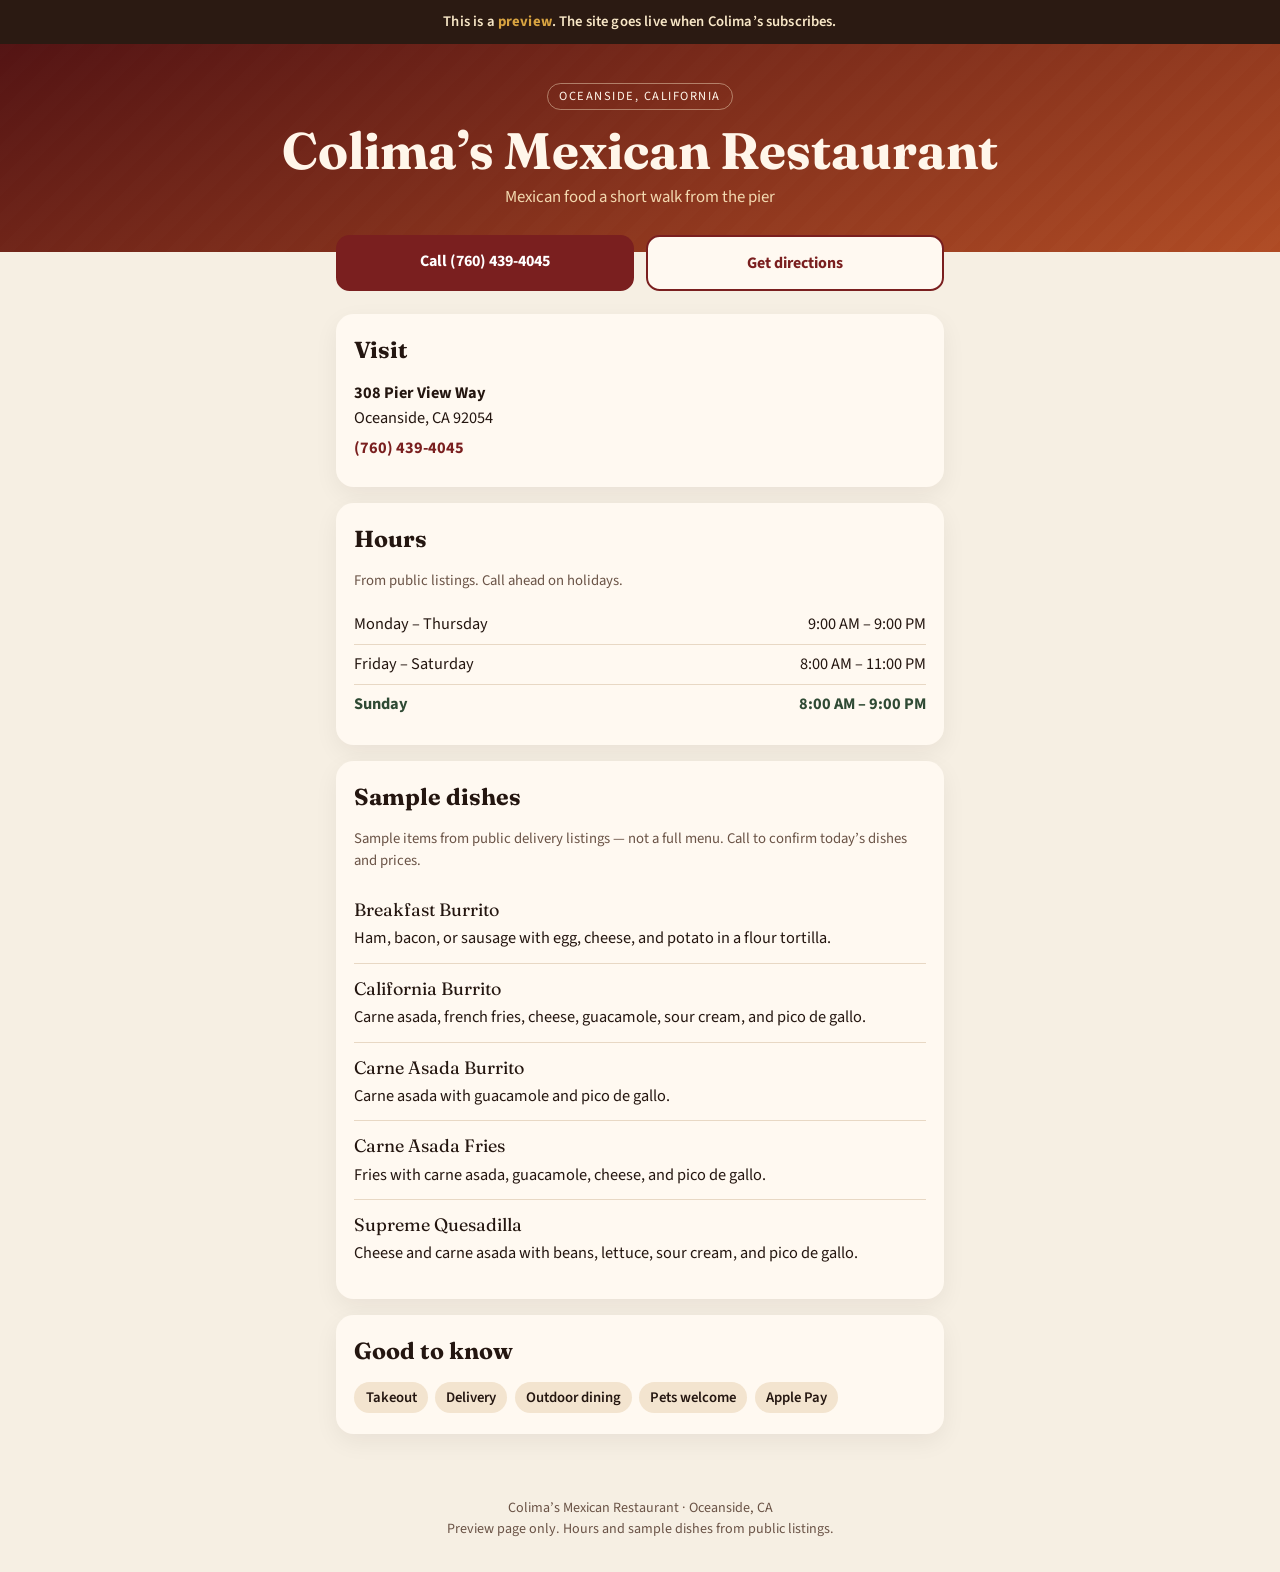
==== sites/colimas/index.html @ 6ff22c54 "Add Colima's Oceanside one-page preview. Mobile-first shop page with public hours, address, phone, a" ====
<!DOCTYPE html>
<html lang="en">
<head>
  <meta charset="utf-8">
  <meta name="viewport" content="width=device-width, initial-scale=1">
  <meta name="theme-color" content="#7A1F1F">
  <meta name="description" content="Colima's Mexican Restaurant, 308 Pier View Way, Oceanside, CA. Preview site.">
  <title>Colima's Mexican Restaurant — Oceanside, CA</title>
  <link rel="preconnect" href="https://fonts.googleapis.com">
  <link rel="preconnect" href="https://fonts.gstatic.com" crossorigin>
  <link href="https://fonts.googleapis.com/css2?family=Fraunces:opsz,wght@9..144,500;9..144,700&family=Source+Sans+3:wght@400;600;700&display=swap" rel="stylesheet">
  <style>
    :root {
      --chile: #7A1F1F;
      --chile-deep: #4E1212;
      --terracotta: #C45C26;
      --gold: #D9A441;
      --cream: #F6EFE3;
      --paper: #FFF9F1;
      --ink: #241610;
      --muted: #6A5346;
      --cactus: #2F4A34;
      --banner: #2B1A12;
    }

    * { box-sizing: border-box; }
    html, body { margin: 0; padding: 0; }
    body {
      font-family: "Source Sans 3", "Segoe UI", sans-serif;
      color: var(--ink);
      background: var(--cream);
      line-height: 1.5;
    }

    .preview-banner {
      position: sticky;
      top: 0;
      z-index: 10;
      background: var(--banner);
      color: #F8E7C7;
      text-align: center;
      padding: 0.7rem 1rem;
      font-size: 0.92rem;
      font-weight: 600;
      letter-spacing: 0.01em;
    }
    .preview-banner strong { color: var(--gold); }

    header.hero {
      background:
        linear-gradient(160deg, rgba(78, 18, 18, 0.88), rgba(196, 92, 38, 0.72)),
        repeating-linear-gradient(135deg, rgba(255,255,255,0.04) 0 12px, transparent 12px 24px),
        #7A1F1F;
      color: #FFF6EA;
      padding: 2.4rem 1.25rem 2.6rem;
      text-align: center;
    }
    .eyebrow {
      display: inline-block;
      border: 1px solid rgba(248, 231, 199, 0.45);
      border-radius: 999px;
      padding: 0.2rem 0.7rem;
      font-size: 0.78rem;
      letter-spacing: 0.12em;
      text-transform: uppercase;
      margin-bottom: 0.8rem;
    }
    h1 {
      font-family: Fraunces, Georgia, serif;
      font-size: clamp(2rem, 8vw, 3.2rem);
      line-height: 1.1;
      margin: 0 0 0.4rem;
    }
    .tagline {
      margin: 0;
      font-size: 1.05rem;
      color: #F3D9B0;
    }

    main {
      max-width: 40rem;
      margin: 0 auto;
      padding: 0 1rem 3rem;
    }

    .actions {
      display: grid;
      grid-template-columns: 1fr 1fr;
      gap: 0.7rem;
      margin: -1.1rem 0 1.4rem;
    }
    .btn {
      display: block;
      text-align: center;
      text-decoration: none;
      border-radius: 0.85rem;
      padding: 0.9rem 0.6rem;
      font-weight: 700;
      font-size: 1rem;
    }
    .btn-call {
      background: var(--chile);
      color: #fff;
    }
    .btn-map {
      background: var(--paper);
      color: var(--chile);
      border: 2px solid var(--chile);
    }

    section {
      background: var(--paper);
      border-radius: 1.1rem;
      padding: 1.2rem 1.15rem 1.3rem;
      margin-bottom: 1rem;
      box-shadow: 0 8px 24px rgba(36, 22, 16, 0.06);
    }
    h2 {
      font-family: Fraunces, Georgia, serif;
      font-size: 1.45rem;
      margin: 0 0 0.85rem;
    }
    p, li { font-size: 1.02rem; }
    .note {
      color: var(--muted);
      font-size: 0.92rem;
      margin: 0 0 0.8rem;
    }

    address {
      font-style: normal;
    }
    .contact-line {
      margin: 0.35rem 0;
    }
    .contact-line a {
      color: var(--chile);
      font-weight: 700;
      text-decoration: none;
    }

    .hours {
      list-style: none;
      padding: 0;
      margin: 0;
    }
    .hours li {
      display: flex;
      justify-content: space-between;
      gap: 1rem;
      padding: 0.45rem 0;
      border-bottom: 1px solid #E8D8C4;
    }
    .hours li:last-child { border-bottom: 0; }
    .hours .today {
      font-weight: 700;
      color: var(--cactus);
    }

    .menu-list {
      list-style: none;
      padding: 0;
      margin: 0;
    }
    .menu-list li {
      padding: 0.75rem 0;
      border-bottom: 1px solid #E8D8C4;
    }
    .menu-list li:last-child { border-bottom: 0; }
    .dish {
      font-family: Fraunces, Georgia, serif;
      font-size: 1.12rem;
      display: block;
      margin-bottom: 0.15rem;
    }

    .chips {
      display: flex;
      flex-wrap: wrap;
      gap: 0.45rem;
      margin: 0;
      padding: 0;
      list-style: none;
    }
    .chips li {
      background: #F3E4CF;
      border-radius: 999px;
      padding: 0.28rem 0.7rem;
      font-size: 0.92rem;
      font-weight: 600;
    }

    footer {
      text-align: center;
      color: var(--muted);
      font-size: 0.88rem;
      padding: 0 1rem 2rem;
    }
  </style>
</head>
<body>
  <div class="preview-banner">
    This is a <strong>preview</strong>. The site goes live when Colima’s subscribes.
  </div>

  <header class="hero">
    <div class="eyebrow">Oceanside, California</div>
    <h1>Colima’s Mexican Restaurant</h1>
    <p class="tagline">Mexican food a short walk from the pier</p>
  </header>

  <main>
    <div class="actions">
      <a class="btn btn-call" href="tel:+17604394045">Call (760) 439-4045</a>
      <a class="btn btn-map" href="https://maps.google.com/?q=308+Pier+View+Way,+Oceanside,+CA+92054">Get directions</a>
    </div>

    <section>
      <h2>Visit</h2>
      <address>
        <p class="contact-line"><strong>308 Pier View Way</strong><br>Oceanside, CA 92054</p>
        <p class="contact-line"><a href="tel:+17604394045">(760) 439-4045</a></p>
      </address>
    </section>

    <section>
      <h2>Hours</h2>
      <p class="note">From public listings. Call ahead on holidays.</p>
      <ul class="hours">
        <li data-days="1,2,3,4"><span>Monday – Thursday</span><span>9:00 AM – 9:00 PM</span></li>
        <li data-days="5,6"><span>Friday – Saturday</span><span>8:00 AM – 11:00 PM</span></li>
        <li data-days="0"><span>Sunday</span><span>8:00 AM – 9:00 PM</span></li>
      </ul>
    </section>

    <section>
      <h2>Sample dishes</h2>
      <p class="note">Sample items from public delivery listings — not a full menu. Call to confirm today’s dishes and prices.</p>
      <ul class="menu-list">
        <li>
          <span class="dish">Breakfast Burrito</span>
          Ham, bacon, or sausage with egg, cheese, and potato in a flour tortilla.
        </li>
        <li>
          <span class="dish">California Burrito</span>
          Carne asada, french fries, cheese, guacamole, sour cream, and pico de gallo.
        </li>
        <li>
          <span class="dish">Carne Asada Burrito</span>
          Carne asada with guacamole and pico de gallo.
        </li>
        <li>
          <span class="dish">Carne Asada Fries</span>
          Fries with carne asada, guacamole, cheese, and pico de gallo.
        </li>
        <li>
          <span class="dish">Supreme Quesadilla</span>
          Cheese and carne asada with beans, lettuce, sour cream, and pico de gallo.
        </li>
      </ul>
    </section>

    <section>
      <h2>Good to know</h2>
      <ul class="chips">
        <li>Takeout</li>
        <li>Delivery</li>
        <li>Outdoor dining</li>
        <li>Pets welcome</li>
        <li>Apple Pay</li>
      </ul>
    </section>
  </main>

  <footer>
    Colima’s Mexican Restaurant · Oceanside, CA<br>
    Preview page only. Hours and sample dishes from public listings.
  </footer>

  <script>
    (function () {
      var today = new Date().getDay();
      document.querySelectorAll(".hours li").forEach(function (row) {
        var days = (row.getAttribute("data-days") || "").split(",");
        if (days.indexOf(String(today)) !== -1) {
          row.classList.add("today");
        }
      });
    })();
  </script>
</body>
</html>
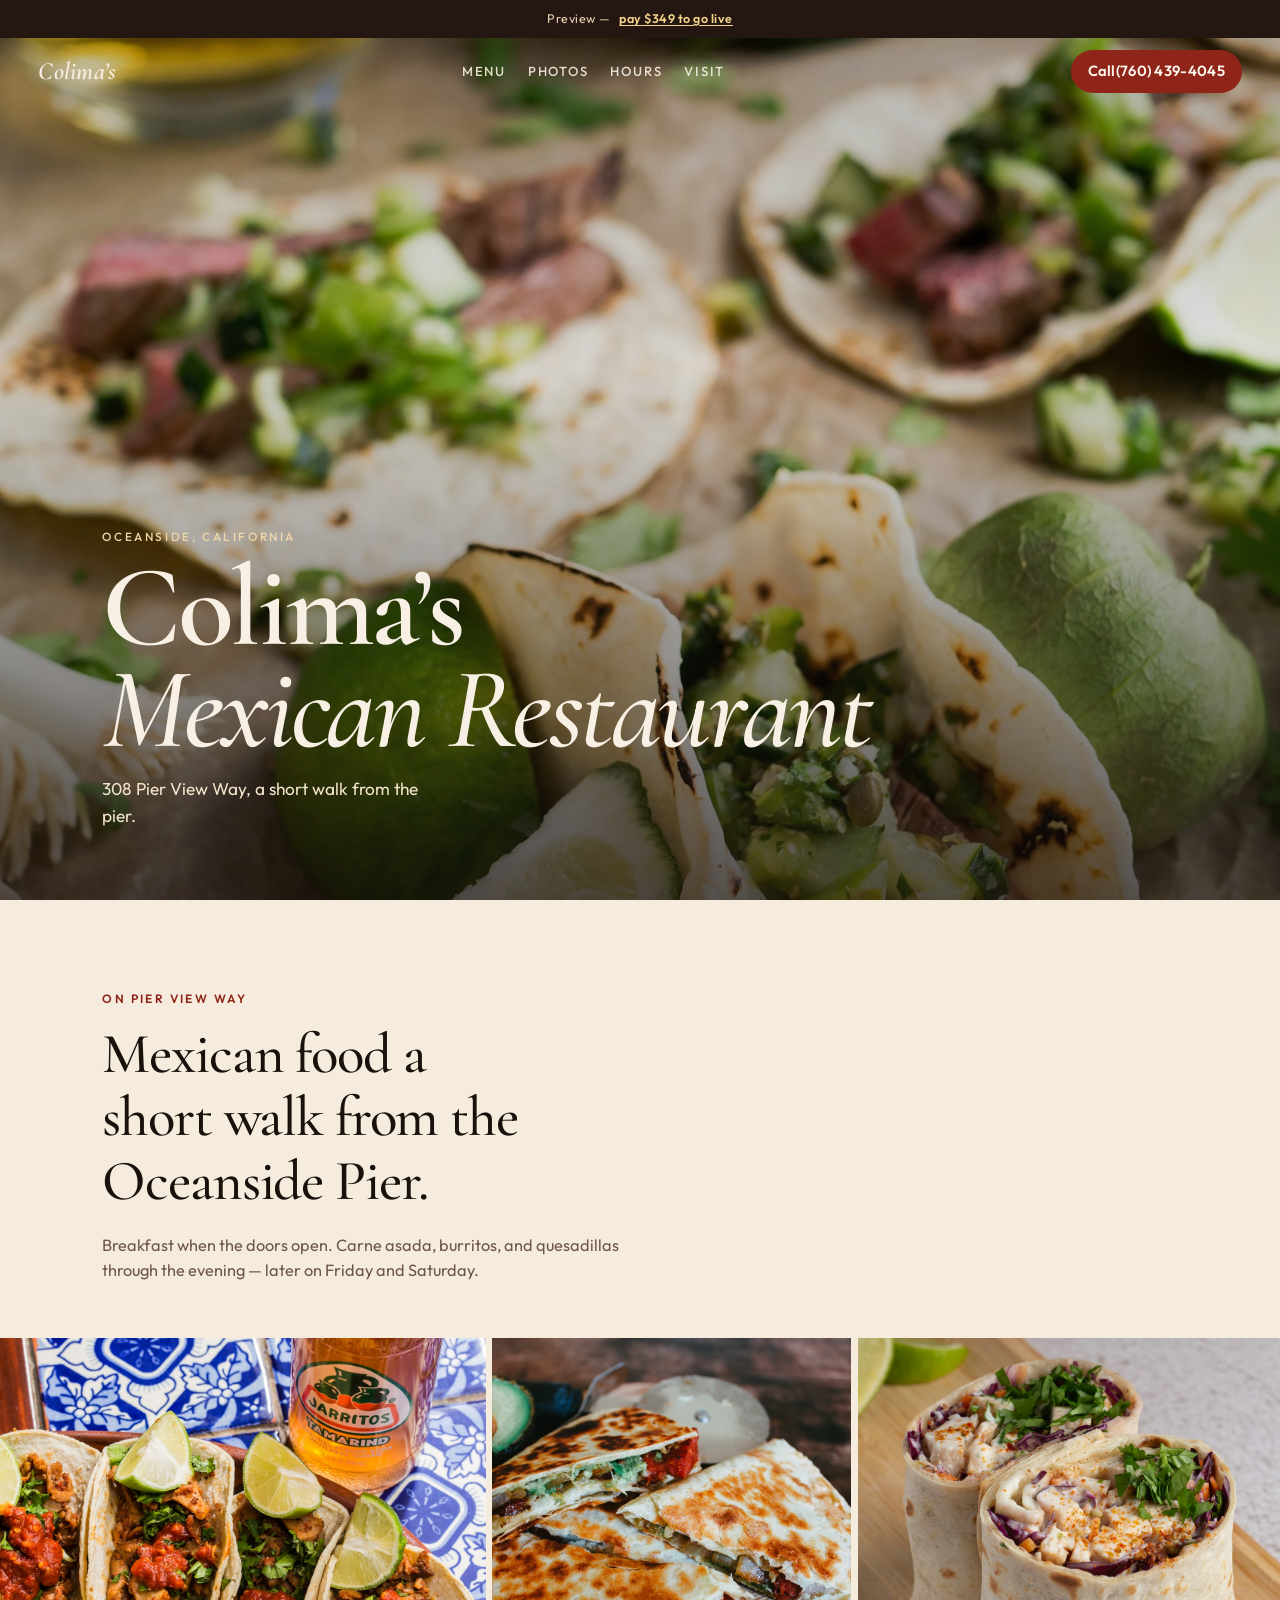
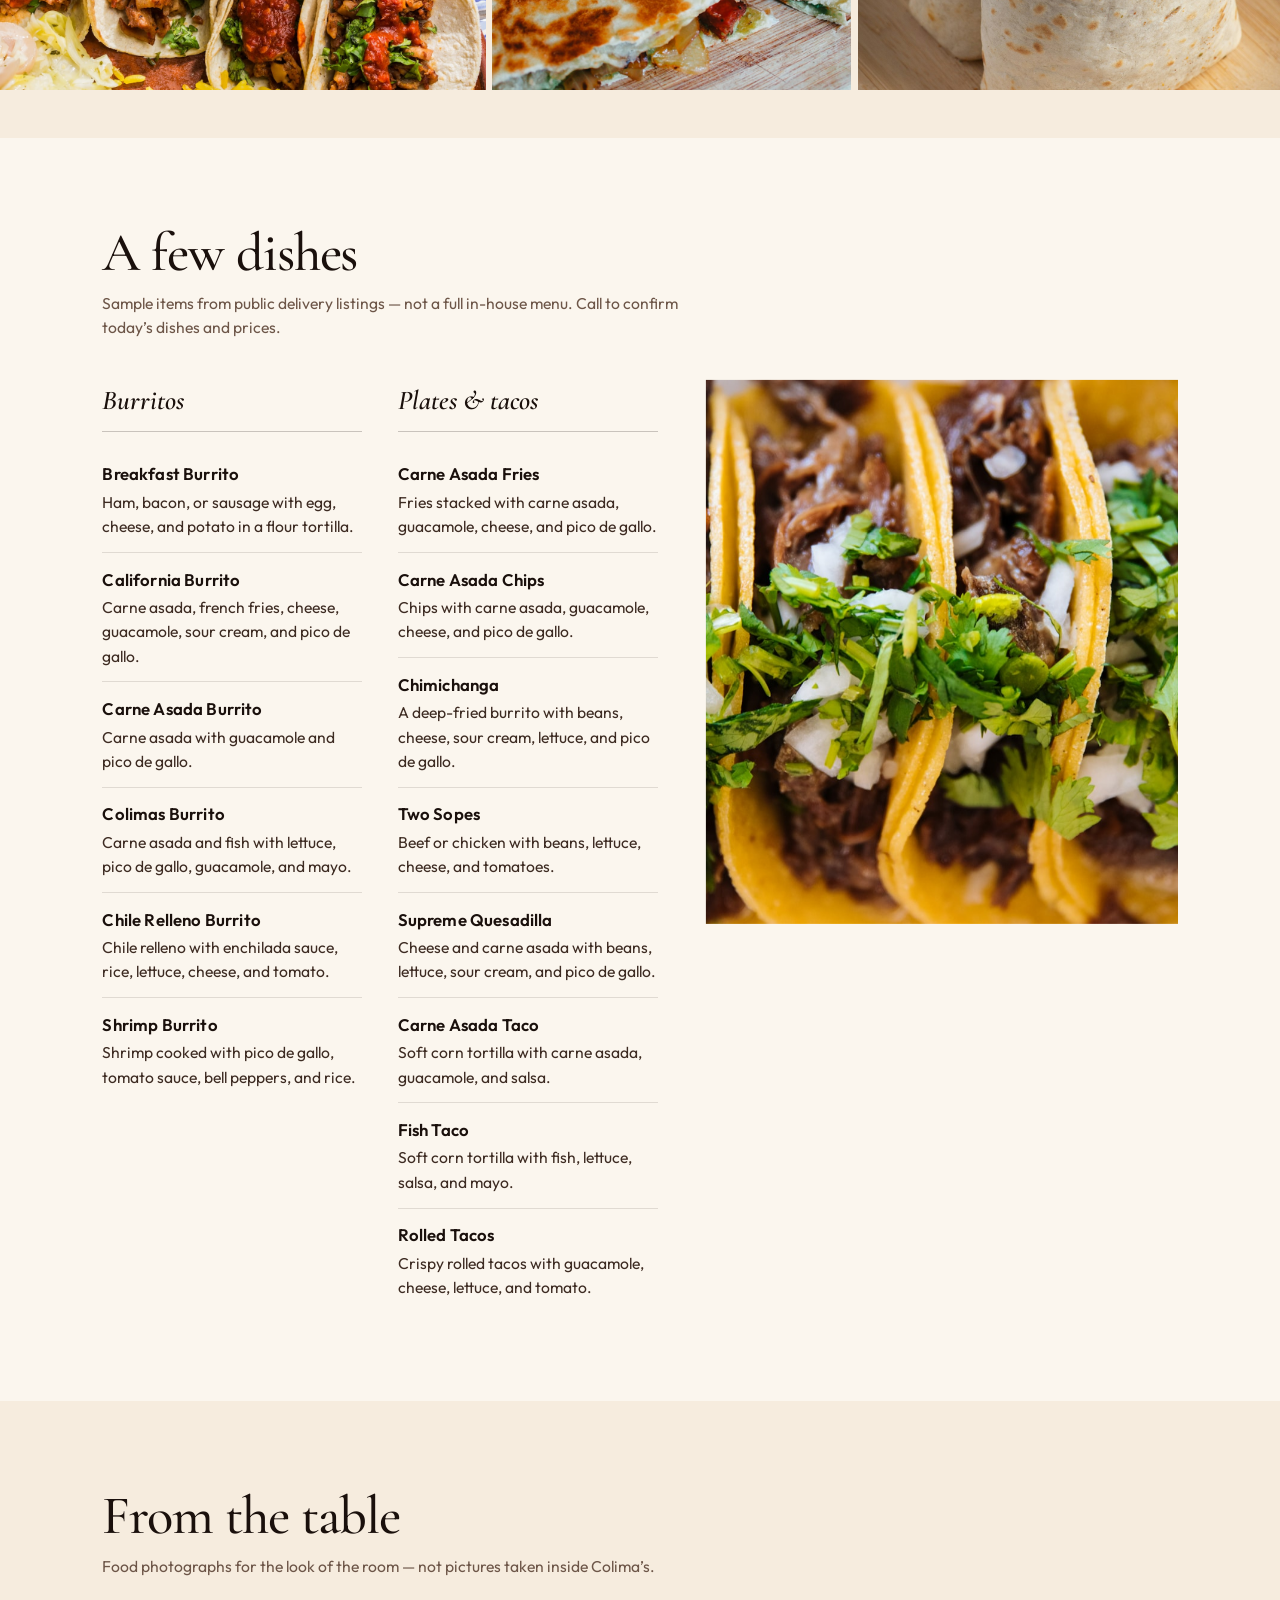
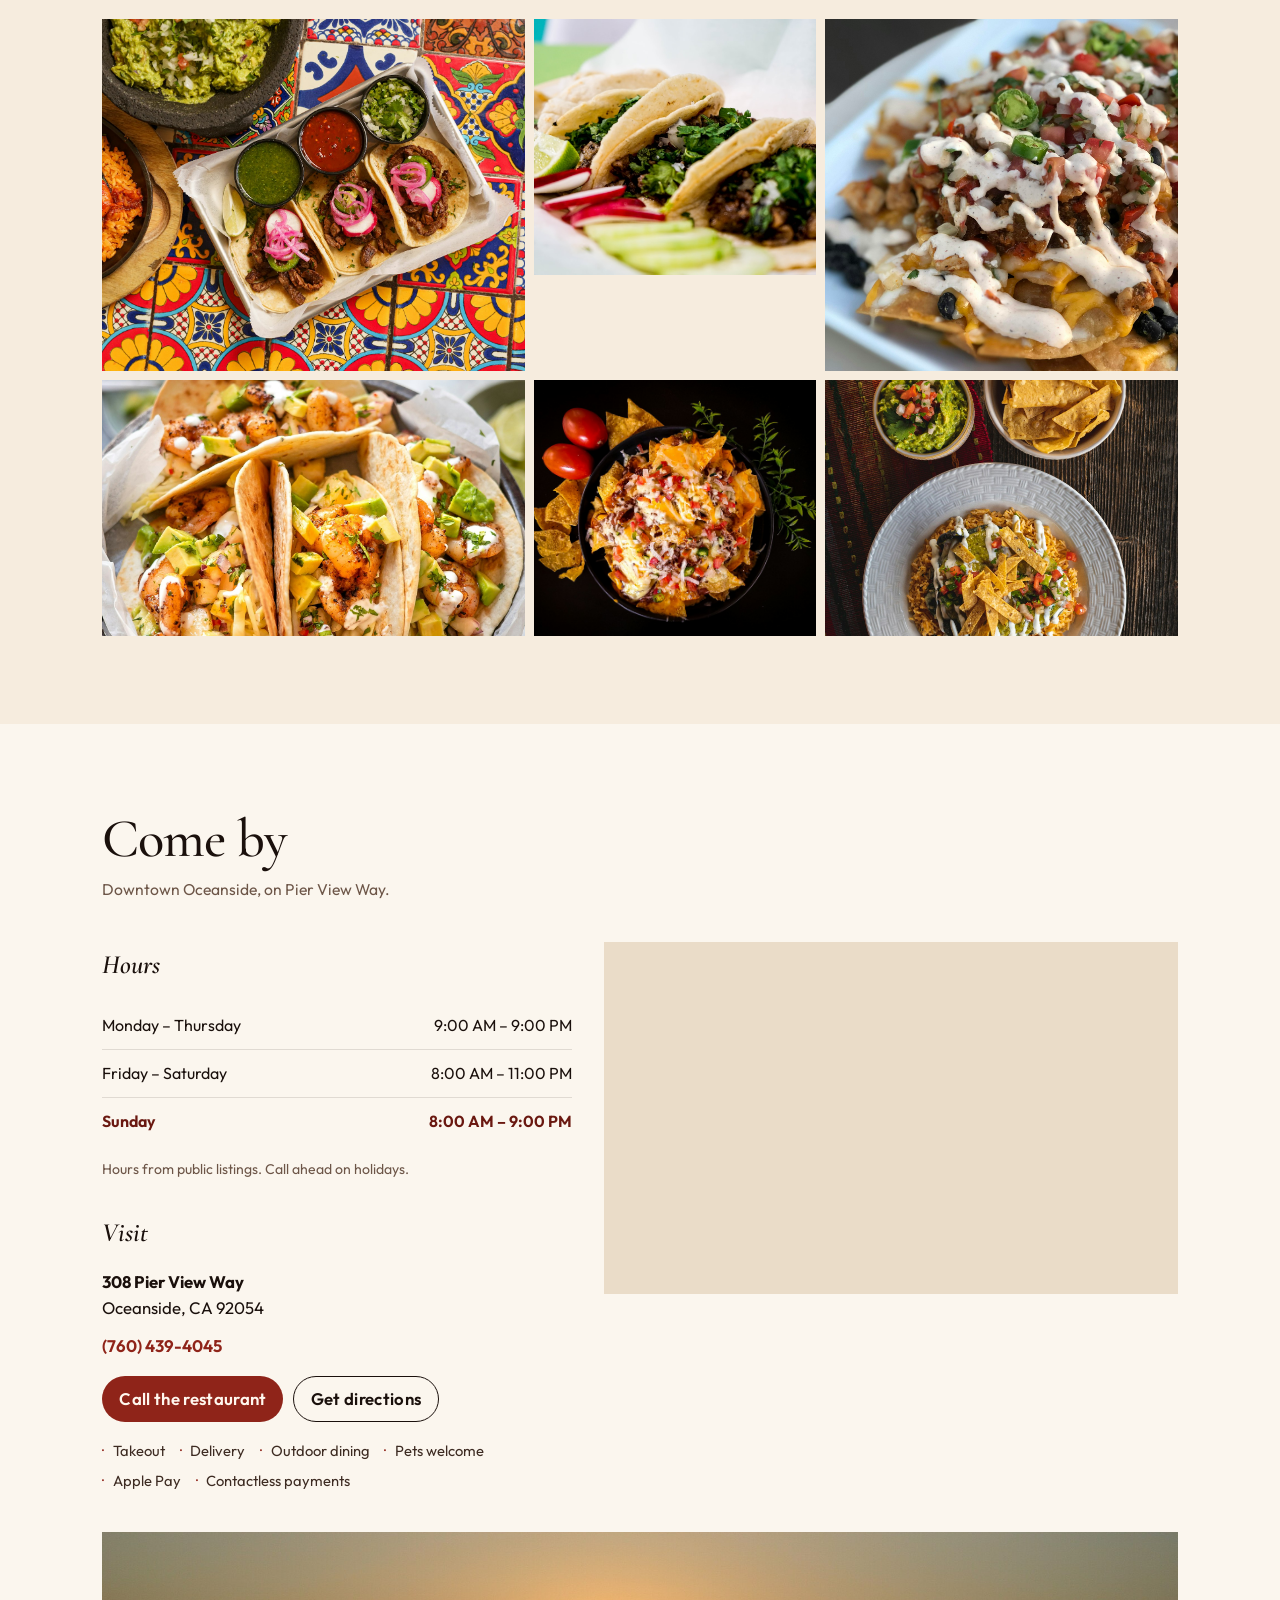
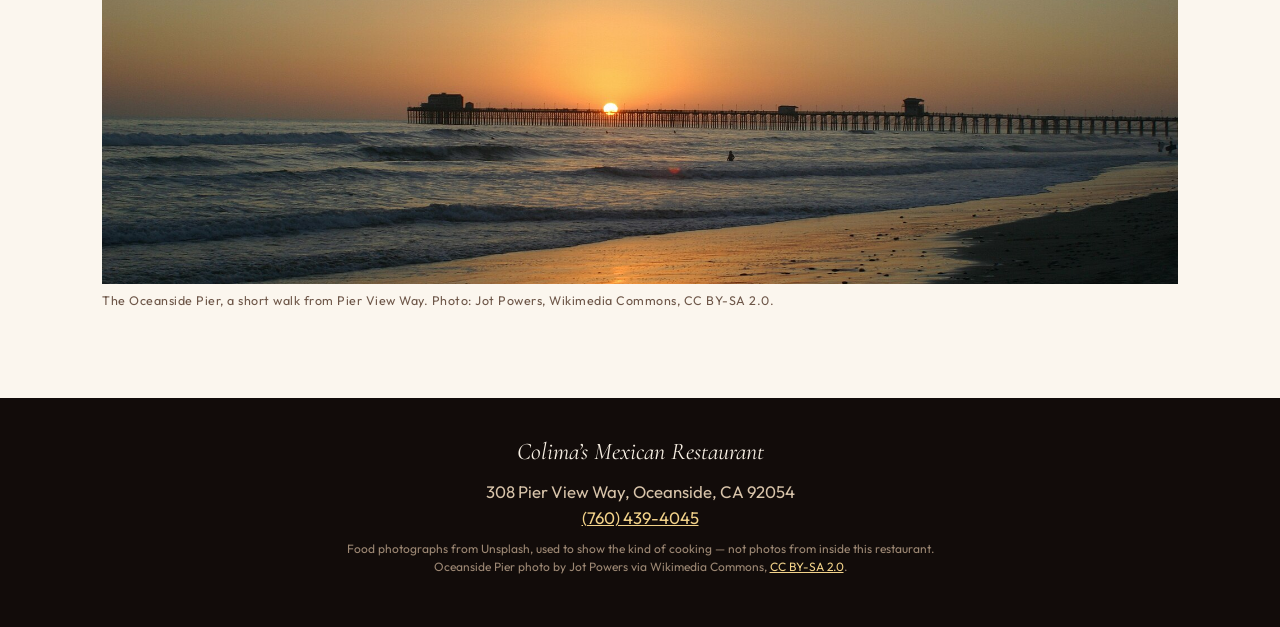
==== commit 57ac3663: "Rebuild Colima’s preview as a real restaurant homepage. Replace the no-photo card stack with a photo" ====
--- a/sites/colimas/index.html
+++ b/sites/colimas/index.html
@@ -3,290 +3,295 @@
 <head>
   <meta charset="utf-8">
   <meta name="viewport" content="width=device-width, initial-scale=1">
-  <meta name="theme-color" content="#7A1F1F">
-  <meta name="description" content="Colima's Mexican Restaurant, 308 Pier View Way, Oceanside, CA. Preview site.">
-  <title>Colima's Mexican Restaurant — Oceanside, CA</title>
+  <meta name="theme-color" content="#120C0A">
+  <meta name="description" content="Colima’s Mexican Restaurant at 308 Pier View Way, Oceanside, CA. Call (760) 439-4045.">
+  <title>Colima’s Mexican Restaurant — Oceanside, CA</title>
+  <link rel="icon" href="assets/favicon.svg" type="image/svg+xml">
+  <link rel="canonical" href="https://gitcuzzi.github.io/cuzzi-jobss/sites/colimas/">
+  <meta property="og:title" content="Colima’s Mexican Restaurant — Oceanside, CA">
+  <meta property="og:description" content="Mexican food on Pier View Way, a short walk from the Oceanside Pier.">
+  <meta property="og:type" content="website">
+  <meta property="og:image" content="assets/images/taco-lime.jpg">
+  <link rel="preload" as="image" href="assets/images/taco-lime.jpg">
   <link rel="preconnect" href="https://fonts.googleapis.com">
   <link rel="preconnect" href="https://fonts.gstatic.com" crossorigin>
-  <link href="https://fonts.googleapis.com/css2?family=Fraunces:opsz,wght@9..144,500;9..144,700&family=Source+Sans+3:wght@400;600;700&display=swap" rel="stylesheet">
-  <style>
-    :root {
-      --chile: #7A1F1F;
-      --chile-deep: #4E1212;
-      --terracotta: #C45C26;
-      --gold: #D9A441;
-      --cream: #F6EFE3;
-      --paper: #FFF9F1;
-      --ink: #241610;
-      --muted: #6A5346;
-      --cactus: #2F4A34;
-      --banner: #2B1A12;
-    }
-
-    * { box-sizing: border-box; }
-    html, body { margin: 0; padding: 0; }
-    body {
-      font-family: "Source Sans 3", "Segoe UI", sans-serif;
-      color: var(--ink);
-      background: var(--cream);
-      line-height: 1.5;
-    }
-
-    .preview-banner {
-      position: sticky;
-      top: 0;
-      z-index: 10;
-      background: var(--banner);
-      color: #F8E7C7;
-      text-align: center;
-      padding: 0.7rem 1rem;
-      font-size: 0.92rem;
-      font-weight: 600;
-      letter-spacing: 0.01em;
-    }
-    .preview-banner strong { color: var(--gold); }
-
-    header.hero {
-      background:
-        linear-gradient(160deg, rgba(78, 18, 18, 0.88), rgba(196, 92, 38, 0.72)),
-        repeating-linear-gradient(135deg, rgba(255,255,255,0.04) 0 12px, transparent 12px 24px),
-        #7A1F1F;
-      color: #FFF6EA;
-      padding: 2.4rem 1.25rem 2.6rem;
-      text-align: center;
-    }
-    .eyebrow {
-      display: inline-block;
-      border: 1px solid rgba(248, 231, 199, 0.45);
-      border-radius: 999px;
-      padding: 0.2rem 0.7rem;
-      font-size: 0.78rem;
-      letter-spacing: 0.12em;
-      text-transform: uppercase;
-      margin-bottom: 0.8rem;
-    }
-    h1 {
-      font-family: Fraunces, Georgia, serif;
-      font-size: clamp(2rem, 8vw, 3.2rem);
-      line-height: 1.1;
-      margin: 0 0 0.4rem;
-    }
-    .tagline {
-      margin: 0;
-      font-size: 1.05rem;
-      color: #F3D9B0;
-    }
-
-    main {
-      max-width: 40rem;
-      margin: 0 auto;
-      padding: 0 1rem 3rem;
-    }
-
-    .actions {
-      display: grid;
-      grid-template-columns: 1fr 1fr;
-      gap: 0.7rem;
-      margin: -1.1rem 0 1.4rem;
-    }
-    .btn {
-      display: block;
-      text-align: center;
-      text-decoration: none;
-      border-radius: 0.85rem;
-      padding: 0.9rem 0.6rem;
-      font-weight: 700;
-      font-size: 1rem;
-    }
-    .btn-call {
-      background: var(--chile);
-      color: #fff;
-    }
-    .btn-map {
-      background: var(--paper);
-      color: var(--chile);
-      border: 2px solid var(--chile);
-    }
-
-    section {
-      background: var(--paper);
-      border-radius: 1.1rem;
-      padding: 1.2rem 1.15rem 1.3rem;
-      margin-bottom: 1rem;
-      box-shadow: 0 8px 24px rgba(36, 22, 16, 0.06);
-    }
-    h2 {
-      font-family: Fraunces, Georgia, serif;
-      font-size: 1.45rem;
-      margin: 0 0 0.85rem;
-    }
-    p, li { font-size: 1.02rem; }
-    .note {
-      color: var(--muted);
-      font-size: 0.92rem;
-      margin: 0 0 0.8rem;
-    }
-
-    address {
-      font-style: normal;
-    }
-    .contact-line {
-      margin: 0.35rem 0;
-    }
-    .contact-line a {
-      color: var(--chile);
-      font-weight: 700;
-      text-decoration: none;
-    }
-
-    .hours {
-      list-style: none;
-      padding: 0;
-      margin: 0;
-    }
-    .hours li {
-      display: flex;
-      justify-content: space-between;
-      gap: 1rem;
-      padding: 0.45rem 0;
-      border-bottom: 1px solid #E8D8C4;
-    }
-    .hours li:last-child { border-bottom: 0; }
-    .hours .today {
-      font-weight: 700;
-      color: var(--cactus);
-    }
-
-    .menu-list {
-      list-style: none;
-      padding: 0;
-      margin: 0;
-    }
-    .menu-list li {
-      padding: 0.75rem 0;
-      border-bottom: 1px solid #E8D8C4;
-    }
-    .menu-list li:last-child { border-bottom: 0; }
-    .dish {
-      font-family: Fraunces, Georgia, serif;
-      font-size: 1.12rem;
-      display: block;
-      margin-bottom: 0.15rem;
-    }
-
-    .chips {
-      display: flex;
-      flex-wrap: wrap;
-      gap: 0.45rem;
-      margin: 0;
-      padding: 0;
-      list-style: none;
-    }
-    .chips li {
-      background: #F3E4CF;
-      border-radius: 999px;
-      padding: 0.28rem 0.7rem;
-      font-size: 0.92rem;
-      font-weight: 600;
-    }
-
-    footer {
-      text-align: center;
-      color: var(--muted);
-      font-size: 0.88rem;
-      padding: 0 1rem 2rem;
-    }
-  </style>
+  <link href="https://fonts.googleapis.com/css2?family=Cormorant+Garamond:ital,wght@0,500;0,600;1,500;1,600&family=Outfit:wght@400;500;600&display=swap" rel="stylesheet">
+  <link rel="stylesheet" href="assets/styles.css">
+  <script type="application/ld+json">
+  {
+    "@context": "https://schema.org",
+    "@type": "Restaurant",
+    "name": "Colima's Mexican Restaurant",
+    "servesCuisine": "Mexican",
+    "telephone": "+1-760-439-4045",
+    "address": {
+      "@type": "PostalAddress",
+      "streetAddress": "308 Pier View Way",
+      "addressLocality": "Oceanside",
+      "addressRegion": "CA",
+      "postalCode": "92054",
+      "addressCountry": "US"
+    },
+    "url": "https://gitcuzzi.github.io/cuzzi-jobss/sites/colimas/",
+    "openingHoursSpecification": [
+      {
+        "@type": "OpeningHoursSpecification",
+        "dayOfWeek": ["Monday", "Tuesday", "Wednesday", "Thursday"],
+        "opens": "09:00",
+        "closes": "21:00"
+      },
+      {
+        "@type": "OpeningHoursSpecification",
+        "dayOfWeek": ["Friday", "Saturday"],
+        "opens": "08:00",
+        "closes": "23:00"
+      },
+      {
+        "@type": "OpeningHoursSpecification",
+        "dayOfWeek": "Sunday",
+        "opens": "08:00",
+        "closes": "21:00"
+      }
+    ]
+  }
+  </script>
 </head>
 <body>
-  <div class="preview-banner">
-    This is a <strong>preview</strong>. The site goes live when Colima’s subscribes.
+  <a class="skip" href="#menu">Skip to menu</a>
+
+  <div class="preview">
+    Preview — <a href="https://www.paypal.com/invoice/p/#NQBCDNTKDFWH4Y24">pay $349 to go live</a>
   </div>
 
-  <header class="hero">
-    <div class="eyebrow">Oceanside, California</div>
-    <h1>Colima’s Mexican Restaurant</h1>
-    <p class="tagline">Mexican food a short walk from the pier</p>
+  <header class="site-header">
+    <a class="wordmark" href="#top">Colima’s</a>
+    <nav class="nav" aria-label="Primary">
+      <a href="#menu">Menu</a>
+      <a href="#photos">Photos</a>
+      <a href="#visit">Hours</a>
+      <a href="#visit">Visit</a>
+    </nav>
+    <a class="btn btn-call header-call" href="tel:+17604394045">Call <span class="full-phone">(760) 439-4045</span></a>
   </header>
 
-  <main>
-    <div class="actions">
-      <a class="btn btn-call" href="tel:+17604394045">Call (760) 439-4045</a>
-      <a class="btn btn-map" href="https://maps.google.com/?q=308+Pier+View+Way,+Oceanside,+CA+92054">Get directions</a>
-    </div>
-
-    <section>
-      <h2>Visit</h2>
-      <address>
-        <p class="contact-line"><strong>308 Pier View Way</strong><br>Oceanside, CA 92054</p>
-        <p class="contact-line"><a href="tel:+17604394045">(760) 439-4045</a></p>
-      </address>
-    </section>
-
-    <section>
-      <h2>Hours</h2>
-      <p class="note">From public listings. Call ahead on holidays.</p>
-      <ul class="hours">
-        <li data-days="1,2,3,4"><span>Monday – Thursday</span><span>9:00 AM – 9:00 PM</span></li>
-        <li data-days="5,6"><span>Friday – Saturday</span><span>8:00 AM – 11:00 PM</span></li>
-        <li data-days="0"><span>Sunday</span><span>8:00 AM – 9:00 PM</span></li>
-      </ul>
-    </section>
-
-    <section>
-      <h2>Sample dishes</h2>
-      <p class="note">Sample items from public delivery listings — not a full menu. Call to confirm today’s dishes and prices.</p>
-      <ul class="menu-list">
-        <li>
-          <span class="dish">Breakfast Burrito</span>
-          Ham, bacon, or sausage with egg, cheese, and potato in a flour tortilla.
-        </li>
-        <li>
-          <span class="dish">California Burrito</span>
-          Carne asada, french fries, cheese, guacamole, sour cream, and pico de gallo.
-        </li>
-        <li>
-          <span class="dish">Carne Asada Burrito</span>
-          Carne asada with guacamole and pico de gallo.
-        </li>
-        <li>
-          <span class="dish">Carne Asada Fries</span>
-          Fries with carne asada, guacamole, cheese, and pico de gallo.
-        </li>
-        <li>
-          <span class="dish">Supreme Quesadilla</span>
-          Cheese and carne asada with beans, lettuce, sour cream, and pico de gallo.
-        </li>
-      </ul>
-    </section>
-
-    <section>
-      <h2>Good to know</h2>
-      <ul class="chips">
-        <li>Takeout</li>
-        <li>Delivery</li>
-        <li>Outdoor dining</li>
-        <li>Pets welcome</li>
-        <li>Apple Pay</li>
-      </ul>
-    </section>
-  </main>
-
-  <footer>
-    Colima’s Mexican Restaurant · Oceanside, CA<br>
-    Preview page only. Hours and sample dishes from public listings.
+  <section class="hero" id="top">
+    <div class="hero-media" aria-hidden="true">
+      <img src="assets/images/taco-lime.jpg" alt="" width="1400" height="933">
+    </div>
+    <div class="hero-copy">
+      <p class="eyebrow">Oceanside, California</p>
+      <h1>Colima’s<br><em>Mexican Restaurant</em></h1>
+      <p class="hero-sub">308 Pier View Way, a short walk from the pier.</p>
+    </div>
+  </section>
+
+  <section class="intro">
+    <div class="wrap">
+      <p class="intro-kicker">On Pier View Way</p>
+      <p class="lede">Mexican food a short walk from the Oceanside Pier.</p>
+      <p class="lede-note">Breakfast when the doors open. Carne asada, burritos, and quesadillas through the evening — later on Friday and Saturday.</p>
+    </div>
+  </section>
+
+  <div class="band" aria-hidden="false">
+    <figure>
+      <img src="assets/images/asada.jpg" alt="Street tacos with cilantro, onion, salsa, and lime on a clay platter" width="1400" height="933">
+    </figure>
+    <figure>
+      <img src="assets/images/quesadilla.jpg" alt="Grilled quesadilla wedges with melted cheese and guacamole" width="1400" height="933">
+    </figure>
+    <figure>
+      <img src="assets/images/burrito.jpg" alt="A cut burrito showing grilled meat, cabbage, and cilantro" width="1400" height="933">
+    </figure>
+  </div>
+
+  <section class="section menu" id="menu">
+    <div class="wrap">
+      <div class="section-head">
+        <h2>A few dishes</h2>
+        <p class="section-note">Sample items from public delivery listings — not a full in-house menu. Call to confirm today’s dishes and prices.</p>
+      </div>
+
+      <div class="menu-grid">
+        <div class="menu-copy">
+          <div class="menu-block">
+            <h3>Burritos</h3>
+            <ul class="dishes">
+              <li>
+                <span class="dish">Breakfast Burrito</span>
+                <p>Ham, bacon, or sausage with egg, cheese, and potato in a flour tortilla.</p>
+              </li>
+              <li>
+                <span class="dish">California Burrito</span>
+                <p>Carne asada, french fries, cheese, guacamole, sour cream, and pico de gallo.</p>
+              </li>
+              <li>
+                <span class="dish">Carne Asada Burrito</span>
+                <p>Carne asada with guacamole and pico de gallo.</p>
+              </li>
+              <li>
+                <span class="dish">Colimas Burrito</span>
+                <p>Carne asada and fish with lettuce, pico de gallo, guacamole, and mayo.</p>
+              </li>
+              <li>
+                <span class="dish">Chile Relleno Burrito</span>
+                <p>Chile relleno with enchilada sauce, rice, lettuce, cheese, and tomato.</p>
+              </li>
+              <li>
+                <span class="dish">Shrimp Burrito</span>
+                <p>Shrimp cooked with pico de gallo, tomato sauce, bell peppers, and rice.</p>
+              </li>
+            </ul>
+          </div>
+
+          <div class="menu-block">
+            <h3>Plates &amp; tacos</h3>
+            <ul class="dishes">
+              <li>
+                <span class="dish">Carne Asada Fries</span>
+                <p>Fries stacked with carne asada, guacamole, cheese, and pico de gallo.</p>
+              </li>
+              <li>
+                <span class="dish">Carne Asada Chips</span>
+                <p>Chips with carne asada, guacamole, cheese, and pico de gallo.</p>
+              </li>
+              <li>
+                <span class="dish">Chimichanga</span>
+                <p>A deep-fried burrito with beans, cheese, sour cream, lettuce, and pico de gallo.</p>
+              </li>
+              <li>
+                <span class="dish">Two Sopes</span>
+                <p>Beef or chicken with beans, lettuce, cheese, and tomatoes.</p>
+              </li>
+              <li>
+                <span class="dish">Supreme Quesadilla</span>
+                <p>Cheese and carne asada with beans, lettuce, sour cream, and pico de gallo.</p>
+              </li>
+              <li>
+                <span class="dish">Carne Asada Taco</span>
+                <p>Soft corn tortilla with carne asada, guacamole, and salsa.</p>
+              </li>
+              <li>
+                <span class="dish">Fish Taco</span>
+                <p>Soft corn tortilla with fish, lettuce, salsa, and mayo.</p>
+              </li>
+              <li>
+                <span class="dish">Rolled Tacos</span>
+                <p>Crispy rolled tacos with guacamole, cheese, lettuce, and tomato.</p>
+              </li>
+            </ul>
+          </div>
+        </div>
+
+        <figure class="menu-visual">
+          <img src="assets/images/tacos-cilantro.jpg" alt="Close-up of corn tortillas filled with shredded meat, onion, and cilantro" width="1400" height="933">
+        </figure>
+      </div>
+    </div>
+  </section>
+
+  <section class="section gallery-section" id="photos">
+    <div class="wrap">
+      <div class="section-head">
+        <h2>From the table</h2>
+        <p class="section-note">Food photographs for the look of the room — not pictures taken inside Colima’s.</p>
+      </div>
+      <div class="gallery">
+        <figure class="wide">
+          <img src="assets/images/table.jpg" alt="Tacos, guacamole in a molcajete, and salsas on painted tile" width="1600" height="1067">
+        </figure>
+        <figure>
+          <img src="assets/images/nachos.jpg" alt="Street tacos with cilantro, onion, radish, and lime" width="1400" height="933">
+        </figure>
+        <figure class="tall">
+          <img src="assets/images/salsa.jpg" alt="Loaded nachos with pico de gallo, jalapeño, and crema" width="1400" height="933">
+        </figure>
+        <figure>
+          <img src="assets/images/tacos-plate.jpg" alt="Shrimp tacos with avocado and crema" width="1400" height="933">
+        </figure>
+        <figure>
+          <img src="assets/images/bowl.jpg" alt="A plate of cheese nachos with pico de gallo" width="1400" height="933">
+        </figure>
+        <figure>
+          <img src="assets/images/chips.jpg" alt="Rice plate with guacamole and tortilla chips" width="1400" height="933">
+        </figure>
+      </div>
+    </div>
+  </section>
+
+  <section class="section visit" id="visit">
+    <div class="wrap">
+      <div class="section-head">
+        <h2>Come by</h2>
+        <p class="section-note">Downtown Oceanside, on Pier View Way.</p>
+      </div>
+
+      <div class="visit-grid">
+        <div class="panel">
+          <h3>Hours</h3>
+          <ul class="hours">
+            <li data-days="1,2,3,4"><span>Monday – Thursday</span><span>9:00 AM – 9:00 PM</span></li>
+            <li data-days="5,6"><span>Friday – Saturday</span><span>8:00 AM – 11:00 PM</span></li>
+            <li data-days="0"><span>Sunday</span><span>8:00 AM – 9:00 PM</span></li>
+          </ul>
+          <p class="hours-note">Hours from public listings. Call ahead on holidays.</p>
+
+          <h3 class="spaced">Visit</h3>
+          <address class="address-block">
+            <p>
+              <strong>308 Pier View Way</strong><br>
+              Oceanside, CA 92054
+            </p>
+            <p><a href="tel:+17604394045">(760) 439-4045</a></p>
+          </address>
+          <div class="visit-actions">
+            <a class="btn btn-call" href="tel:+17604394045">Call the restaurant</a>
+            <a class="btn btn-ghost" href="https://maps.google.com/?q=308+Pier+View+Way,+Oceanside,+CA+92054">Get directions</a>
+          </div>
+          <ul class="amenities">
+            <li>Takeout</li>
+            <li>Delivery</li>
+            <li>Outdoor dining</li>
+            <li>Pets welcome</li>
+            <li>Apple Pay</li>
+            <li>Contactless payments</li>
+          </ul>
+        </div>
+
+        <div class="map-wrap">
+          <iframe
+            title="Map of Colima’s Mexican Restaurant at 308 Pier View Way, Oceanside"
+            src="https://maps.google.com/maps?q=308+Pier+View+Way,+Oceanside,+CA+92054&amp;z=16&amp;output=embed"
+            loading="lazy"
+            referrerpolicy="no-referrer-when-downgrade"
+            allowfullscreen>
+          </iframe>
+        </div>
+      </div>
+
+      <figure class="place-photo">
+        <img src="assets/images/oceanside-pier.jpg" alt="Sunset at the Oceanside Pier" width="1920" height="863">
+        <figcaption>The Oceanside Pier, a short walk from Pier View Way. Photo: Jot Powers, Wikimedia Commons, CC BY-SA 2.0.</figcaption>
+      </figure>
+    </div>
+  </section>
+
+  <footer class="site-footer">
+    <p class="footer-name">Colima’s Mexican Restaurant</p>
+    <p>308 Pier View Way, Oceanside, CA 92054<br>
+      <a href="tel:+17604394045">(760) 439-4045</a>
+    </p>
+    <p class="credit">
+      Food photographs from Unsplash, used to show the kind of cooking — not photos from inside this restaurant.<br>
+      Oceanside Pier photo by Jot Powers via Wikimedia Commons, <a href="https://creativecommons.org/licenses/by-sa/2.0/">CC BY-SA 2.0</a>.
+    </p>
   </footer>
 
-  <script>
-    (function () {
-      var today = new Date().getDay();
-      document.querySelectorAll(".hours li").forEach(function (row) {
-        var days = (row.getAttribute("data-days") || "").split(",");
-        if (days.indexOf(String(today)) !== -1) {
-          row.classList.add("today");
-        }
-      });
-    })();
-  </script>
+  <div class="mobile-bar">
+    <a class="btn btn-call" href="tel:+17604394045">Call</a>
+    <a class="btn btn-solid" href="https://maps.google.com/?q=308+Pier+View+Way,+Oceanside,+CA+92054">Directions</a>
+  </div>
+
+  <script src="assets/site.js"></script>
 </body>
 </html>
--- a/sites/colimas/assets/styles.css
+++ b/sites/colimas/assets/styles.css
@@ -0,0 +1,533 @@
+:root {
+  --ink: #1a100c;
+  --ink-soft: #3d2b22;
+  --muted: #6d5648;
+  --paper: #f6ecde;
+  --paper-deep: #eadcc8;
+  --bone: #fbf6ee;
+  --chile: #8f2419;
+  --chile-deep: #6a1810;
+  --espresso: #120c0a;
+  --brass: #c4a46a;
+  --line: rgba(26, 16, 12, 0.12);
+  --line-strong: rgba(26, 16, 12, 0.22);
+  --display: "Cormorant Garamond", "Iowan Old Style", Georgia, serif;
+  --sans: "Outfit", "Avenir Next", "Segoe UI", sans-serif;
+  --max: 72rem;
+  --gutter: clamp(1.15rem, 4vw, 2.4rem);
+  --header-h: 4.25rem;
+  --preview-h: 2.35rem;
+}
+
+*,
+*::before,
+*::after { box-sizing: border-box; }
+
+html {
+  scroll-behavior: smooth;
+  scroll-padding-top: calc(var(--preview-h) + var(--header-h) + 0.5rem);
+}
+
+body {
+  margin: 0;
+  color: var(--ink);
+  background: var(--bone);
+  font-family: var(--sans);
+  font-size: 1.05rem;
+  line-height: 1.55;
+  -webkit-font-smoothing: antialiased;
+  text-rendering: optimizeLegibility;
+}
+
+img { display: block; max-width: 100%; height: auto; }
+a { color: inherit; }
+
+.skip {
+  position: absolute;
+  left: 0.75rem;
+  top: -3rem;
+  z-index: 40;
+  background: var(--chile);
+  color: #fff;
+  padding: 0.5rem 0.8rem;
+  text-decoration: none;
+}
+.skip:focus { top: 0.75rem; }
+
+.preview {
+  position: sticky;
+  top: 0;
+  z-index: 30;
+  min-height: var(--preview-h);
+  display: flex;
+  align-items: center;
+  justify-content: center;
+  gap: 0.55rem;
+  padding: 0.4rem var(--gutter);
+  background: #241610;
+  color: #e8d3b4;
+  font-size: 0.78rem;
+  letter-spacing: 0.04em;
+  text-align: center;
+}
+.preview a {
+  color: #f3d38a;
+  font-weight: 600;
+  text-decoration: underline;
+  text-underline-offset: 0.15em;
+}
+.preview a:hover { color: #fff; }
+
+.site-header {
+  position: sticky;
+  top: var(--preview-h);
+  z-index: 20;
+  display: flex;
+  align-items: center;
+  justify-content: space-between;
+  gap: 1rem;
+  min-height: var(--header-h);
+  padding: 0.55rem var(--gutter);
+  color: #f7efe3;
+  background: transparent;
+  transition: background 220ms ease, box-shadow 220ms ease, color 220ms ease;
+}
+.site-header.is-scrolled {
+  background: rgba(18, 12, 10, 0.94);
+  box-shadow: 0 10px 30px rgba(18, 12, 10, 0.18);
+  backdrop-filter: blur(10px);
+}
+
+.wordmark {
+  text-decoration: none;
+  font-family: var(--display);
+  font-style: italic;
+  font-weight: 600;
+  font-size: 1.55rem;
+  letter-spacing: 0.01em;
+  line-height: 1;
+}
+
+.nav {
+  display: none;
+  align-items: center;
+  gap: 1.35rem;
+  font-size: 0.82rem;
+  font-weight: 500;
+  letter-spacing: 0.14em;
+  text-transform: uppercase;
+}
+.nav a { text-decoration: none; opacity: 0.9; }
+.nav a:hover { opacity: 1; }
+
+.btn {
+  display: inline-flex;
+  align-items: center;
+  justify-content: center;
+  min-height: 2.7rem;
+  padding: 0.55rem 1.05rem;
+  border-radius: 999px;
+  text-decoration: none;
+  font-weight: 600;
+  letter-spacing: 0.02em;
+  white-space: nowrap;
+  transition: transform 160ms ease, background 160ms ease, color 160ms ease;
+}
+.btn:hover { transform: translateY(-1px); }
+.btn-call {
+  background: var(--chile);
+  color: #fff7ee;
+}
+.btn-call:hover { background: var(--chile-deep); }
+.btn-ghost {
+  background: transparent;
+  color: inherit;
+  border: 1px solid currentColor;
+}
+.btn-solid {
+  background: var(--ink);
+  color: var(--paper);
+}
+.header-call { font-size: 0.92rem; }
+.header-call .full-phone { display: none; }
+@media (min-width: 560px) {
+  .header-call .full-phone { display: inline; }
+}
+
+.hero {
+  position: relative;
+  min-height: calc(100svh - var(--preview-h));
+  margin-top: calc(var(--header-h) * -1);
+  display: grid;
+  align-items: end;
+  color: #f8f0e4;
+  isolation: isolate;
+}
+.hero-media,
+.hero-media img {
+  position: absolute;
+  inset: 0;
+  width: 100%;
+  height: 100%;
+  object-fit: cover;
+  object-position: center 42%;
+}
+.hero::after {
+  content: "";
+  position: absolute;
+  inset: 0;
+  background:
+    linear-gradient(180deg, rgba(18, 12, 10, 0.28) 0%, rgba(18, 12, 10, 0.12) 38%, rgba(18, 12, 10, 0.72) 100%);
+  z-index: 1;
+}
+.hero-copy {
+  position: relative;
+  z-index: 2;
+  width: min(var(--max), 100%);
+  margin: 0 auto;
+  padding: 0 var(--gutter) clamp(2.4rem, 7vw, 4.4rem);
+}
+.eyebrow {
+  margin: 0 0 0.7rem;
+  font-size: 0.74rem;
+  font-weight: 500;
+  letter-spacing: 0.22em;
+  text-transform: uppercase;
+  color: #f0d7a8;
+}
+.hero h1 {
+  margin: 0;
+  font-family: var(--display);
+  font-weight: 600;
+  font-size: clamp(3.2rem, 11vw, 7.2rem);
+  line-height: 0.88;
+  letter-spacing: -0.03em;
+}
+.hero h1 em {
+  font-style: italic;
+  font-weight: 500;
+}
+.hero-sub {
+  margin: 1rem 0 0;
+  max-width: 22rem;
+  font-size: 1.08rem;
+  color: #f3e4cc;
+}
+
+.wrap {
+  width: min(var(--max), 100%);
+  margin: 0 auto;
+  padding: 0 var(--gutter);
+}
+
+.intro {
+  padding: clamp(3.2rem, 8vw, 5.6rem) 0 clamp(2.4rem, 5vw, 3.4rem);
+  background: var(--paper);
+}
+.intro-kicker {
+  margin: 0 0 0.9rem;
+  color: var(--chile);
+  font-size: 0.75rem;
+  font-weight: 600;
+  letter-spacing: 0.2em;
+  text-transform: uppercase;
+}
+.lede {
+  margin: 0;
+  max-width: 18ch;
+  font-family: var(--display);
+  font-size: clamp(2.05rem, 5.4vw, 3.55rem);
+  font-weight: 500;
+  line-height: 1.12;
+  letter-spacing: -0.02em;
+}
+.lede-note {
+  margin: 1.2rem 0 0;
+  max-width: 34rem;
+  color: var(--muted);
+  font-size: 1.02rem;
+}
+
+.band {
+  display: grid;
+  grid-template-columns: 1fr;
+  gap: 0.4rem;
+  padding: 0 var(--gutter) clamp(2rem, 5vw, 3rem);
+  background: var(--paper);
+}
+.band figure { margin: 0; }
+.band img {
+  width: 100%;
+  height: 16rem;
+  object-fit: cover;
+}
+.band figcaption,
+.gallery figcaption,
+.place-photo figcaption {
+  margin-top: 0.45rem;
+  color: var(--muted);
+  font-size: 0.78rem;
+  letter-spacing: 0.04em;
+}
+
+.section {
+  padding: clamp(3.2rem, 8vw, 5.5rem) 0;
+}
+.section-head {
+  display: flex;
+  flex-direction: column;
+  gap: 0.7rem;
+  margin-bottom: clamp(1.6rem, 4vw, 2.5rem);
+}
+.section h2 {
+  margin: 0;
+  font-family: var(--display);
+  font-size: clamp(2.2rem, 5vw, 3.4rem);
+  font-weight: 500;
+  line-height: 1;
+  letter-spacing: -0.02em;
+}
+.section-note {
+  margin: 0;
+  max-width: 38rem;
+  color: var(--muted);
+  font-size: 0.98rem;
+}
+
+.menu { background: var(--bone); }
+.menu-grid {
+  display: grid;
+  gap: clamp(2.2rem, 5vw, 3.4rem);
+}
+.menu-block h3 {
+  margin: 0 0 1rem;
+  padding-bottom: 0.55rem;
+  border-bottom: 1px solid var(--line-strong);
+  font-family: var(--display);
+  font-size: 1.7rem;
+  font-weight: 600;
+  font-style: italic;
+}
+.dishes {
+  list-style: none;
+  margin: 0;
+  padding: 0;
+}
+.dishes li {
+  padding: 0.85rem 0;
+  border-bottom: 1px solid var(--line);
+}
+.dishes li:last-child { border-bottom: 0; }
+.dish {
+  display: block;
+  margin-bottom: 0.15rem;
+  font-weight: 600;
+  letter-spacing: 0.01em;
+}
+.dishes p {
+  margin: 0;
+  color: var(--ink-soft);
+  font-size: 0.98rem;
+}
+.menu-visual {
+  margin: 0;
+}
+.menu-visual img {
+  width: 100%;
+  height: 16.5rem;
+  object-fit: cover;
+}
+
+.gallery-section { background: var(--paper); }
+.gallery {
+  display: grid;
+  grid-template-columns: 1fr 1fr;
+  gap: 0.45rem;
+}
+.gallery figure { margin: 0; }
+.gallery img {
+  width: 100%;
+  height: 10.5rem;
+  object-fit: cover;
+}
+.gallery .wide {
+  grid-column: 1 / -1;
+}
+.gallery .wide img { height: 14rem; }
+
+.visit { background: var(--bone); }
+.visit-grid {
+  display: grid;
+  gap: 2rem;
+}
+.panel {
+  padding-top: 0.2rem;
+}
+.panel h3 {
+  margin: 0 0 1rem;
+  font-family: var(--display);
+  font-size: 1.65rem;
+  font-weight: 600;
+  font-style: italic;
+}
+.panel h3.spaced { margin-top: 2rem; }
+address { font-style: normal; }
+.address-block p { margin: 0 0 0.7rem; }
+.address-block a {
+  color: var(--chile);
+  font-weight: 650;
+  text-decoration: none;
+}
+.address-block a:hover { text-decoration: underline; }
+.visit-actions {
+  display: flex;
+  flex-wrap: wrap;
+  gap: 0.6rem;
+  margin-top: 1.1rem;
+}
+
+.hours {
+  list-style: none;
+  margin: 0;
+  padding: 0;
+}
+.hours li {
+  display: flex;
+  justify-content: space-between;
+  gap: 1rem;
+  padding: 0.7rem 0;
+  border-bottom: 1px solid var(--line);
+  font-size: 1rem;
+}
+.hours li:last-child { border-bottom: 0; }
+.hours .is-today {
+  font-weight: 650;
+  color: var(--chile-deep);
+}
+.hours-note {
+  margin: 0.85rem 0 0;
+  color: var(--muted);
+  font-size: 0.88rem;
+}
+
+.amenities {
+  display: flex;
+  flex-wrap: wrap;
+  gap: 0.45rem 0.9rem;
+  margin: 1.15rem 0 0;
+  padding: 0;
+  list-style: none;
+  color: var(--ink-soft);
+  font-size: 0.92rem;
+}
+.amenities li::before {
+  content: "·";
+  margin-right: 0.55rem;
+  color: var(--chile);
+}
+
+.map-wrap {
+  overflow: hidden;
+  background: var(--paper-deep);
+  min-height: 16rem;
+}
+.map-wrap iframe {
+  display: block;
+  width: 100%;
+  height: 18rem;
+  border: 0;
+}
+
+.place-photo {
+  margin: clamp(1.6rem, 4vw, 2.4rem) 0 0;
+}
+.place-photo img {
+  width: 100%;
+  height: 16rem;
+  object-fit: cover;
+  object-position: center 60%;
+}
+
+.site-footer {
+  padding: 2.2rem var(--gutter) 6.4rem;
+  background: var(--espresso);
+  color: #d8c4aa;
+  text-align: center;
+}
+.site-footer p { margin: 0 0 0.55rem; }
+.site-footer a { color: #f3d38a; }
+.footer-name {
+  font-family: var(--display);
+  font-style: italic;
+  font-size: 1.5rem;
+  color: #f7efe3;
+}
+.credit {
+  margin-top: 1rem;
+  font-size: 0.75rem;
+  line-height: 1.5;
+  color: #9d8874;
+}
+
+.mobile-bar {
+  position: fixed;
+  left: 0;
+  right: 0;
+  bottom: 0;
+  z-index: 25;
+  display: grid;
+  grid-template-columns: 1fr 1fr;
+  gap: 0.55rem;
+  padding: 0.7rem var(--gutter) calc(0.7rem + env(safe-area-inset-bottom));
+  background: rgba(251, 246, 238, 0.96);
+  border-top: 1px solid var(--line);
+  backdrop-filter: blur(10px);
+}
+.mobile-bar .btn { width: 100%; border-radius: 0.55rem; }
+
+@media (min-width: 720px) {
+  .nav { display: flex; }
+  .band {
+    grid-template-columns: 1.15fr 0.85fr 1fr;
+    padding-left: 0;
+    padding-right: 0;
+  }
+  .band img { height: 22rem; }
+  .menu-grid {
+    grid-template-columns: 1fr 1fr;
+    column-gap: 3rem;
+  }
+  .menu-visual { grid-column: 1 / -1; }
+  .menu-visual img { height: 22rem; }
+  .gallery { grid-template-columns: 1.2fr 0.8fr 1fr; gap: 0.55rem; }
+  .gallery img { height: 16rem; }
+  .gallery .wide { grid-column: auto; }
+  .gallery .wide img,
+  .gallery .tall img { height: 22rem; }
+  .visit-grid { grid-template-columns: 0.9fr 1.1fr; align-items: start; }
+  .map-wrap iframe { height: 22rem; }
+  .place-photo img { height: 22rem; }
+  .mobile-bar { display: none; }
+  .site-footer { padding-bottom: 2.6rem; }
+}
+
+@media (min-width: 980px) {
+  .lede { max-width: 16ch; }
+  .menu-grid {
+    grid-template-columns: 1fr 0.85fr;
+    align-items: start;
+  }
+  .menu-copy { display: grid; grid-template-columns: 1fr 1fr; gap: 0 2.2rem; }
+  .menu-visual {
+    grid-column: auto;
+    position: sticky;
+    top: calc(var(--preview-h) + var(--header-h) + 1rem);
+  }
+  .menu-visual img { height: 34rem; }
+}
+
+@media (prefers-reduced-motion: reduce) {
+  html { scroll-behavior: auto; }
+  .btn { transition: none; }
+  .btn:hover { transform: none; }
+}
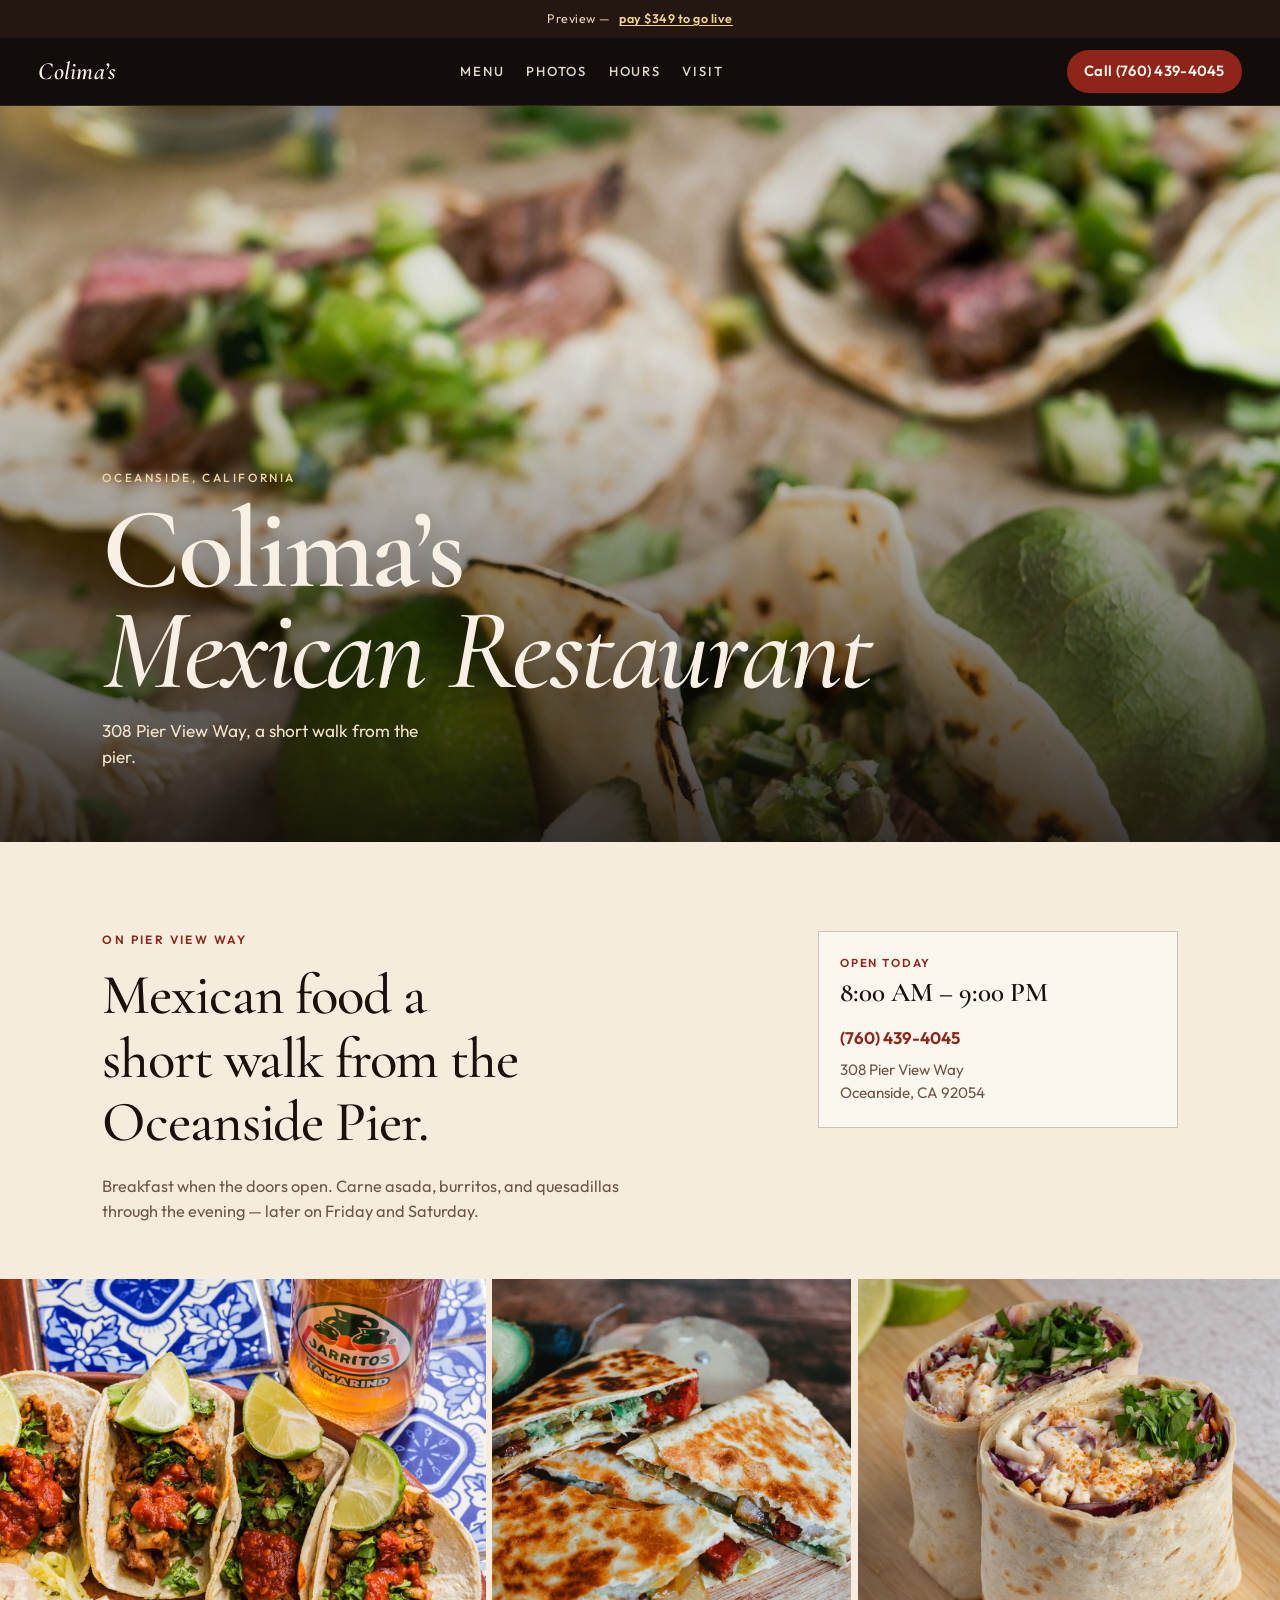
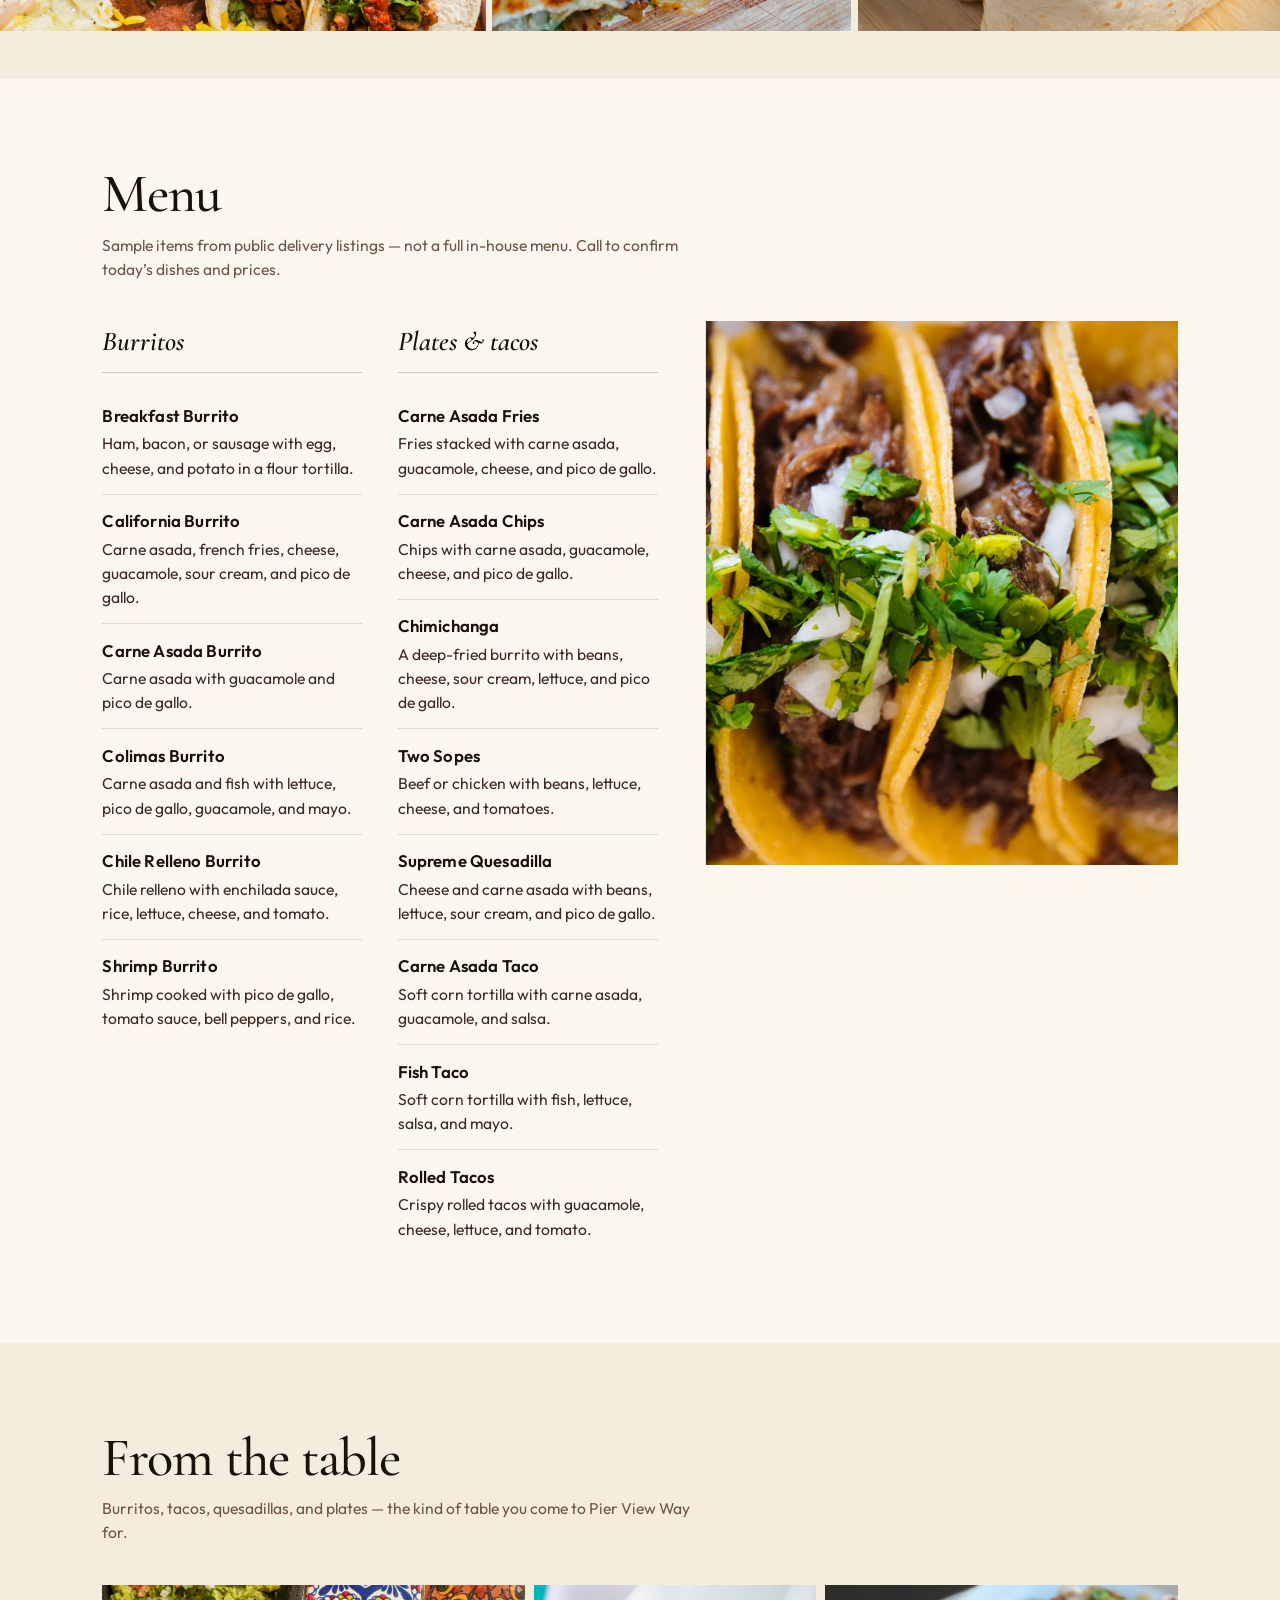
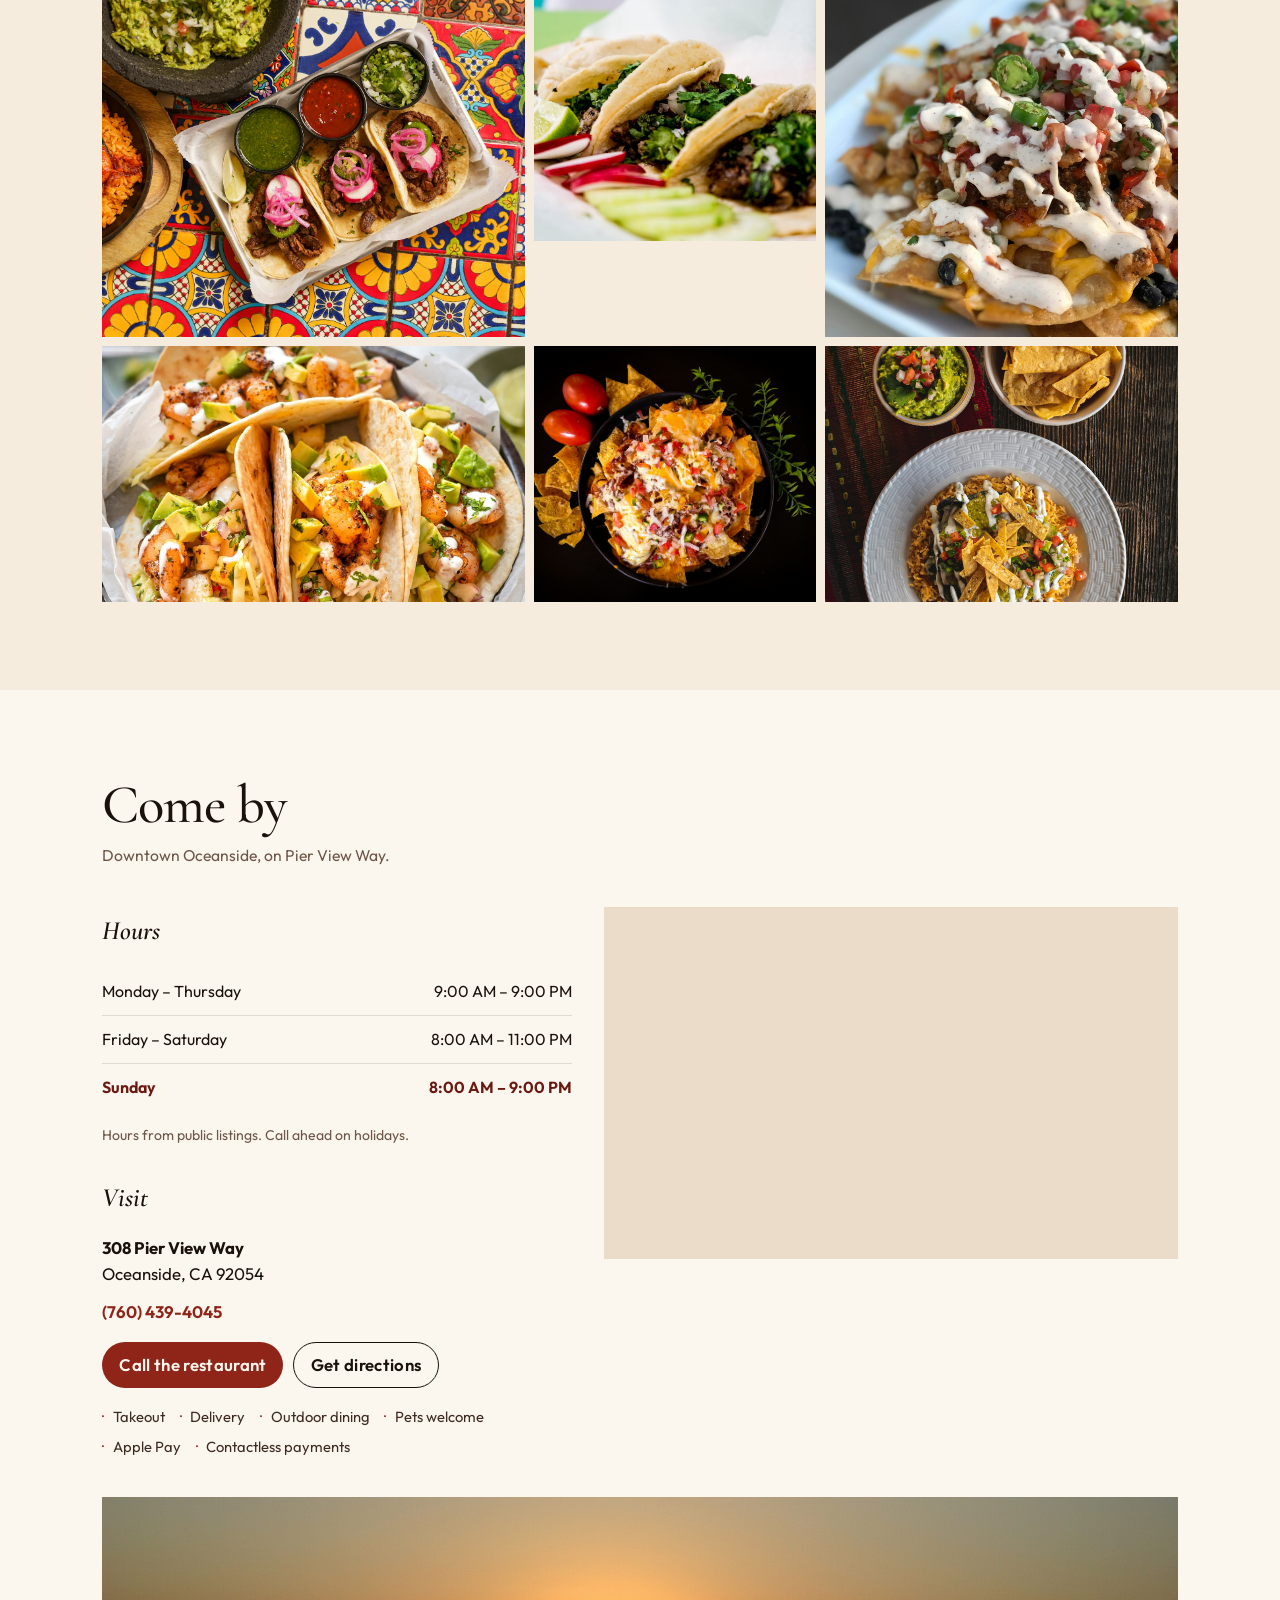
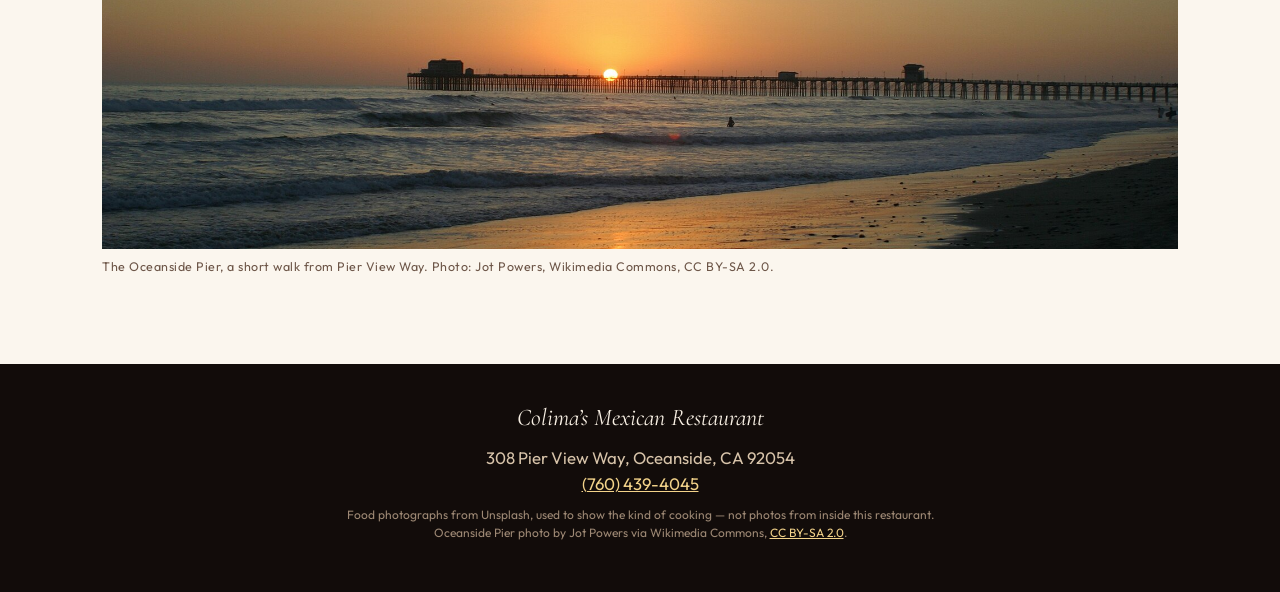
==== commit a490aeb5: "Tighten Colima’s layout so it reads as a restaurant, not a landing page. Solid header, stronger hero" ====
--- a/sites/colimas/index.html
+++ b/sites/colimas/index.html
@@ -71,7 +71,7 @@
       <a href="#visit">Hours</a>
       <a href="#visit">Visit</a>
     </nav>
-    <a class="btn btn-call header-call" href="tel:+17604394045">Call <span class="full-phone">(760) 439-4045</span></a>
+    <a class="btn btn-call header-call" href="tel:+17604394045">Call&nbsp;<span class="full-phone">(760) 439-4045</span></a>
   </header>
 
   <section class="hero" id="top">
@@ -86,10 +86,18 @@
   </section>
 
   <section class="intro">
-    <div class="wrap">
-      <p class="intro-kicker">On Pier View Way</p>
-      <p class="lede">Mexican food a short walk from the Oceanside Pier.</p>
-      <p class="lede-note">Breakfast when the doors open. Carne asada, burritos, and quesadillas through the evening — later on Friday and Saturday.</p>
+    <div class="wrap intro-grid">
+      <div>
+        <p class="intro-kicker">On Pier View Way</p>
+        <p class="lede">Mexican food a short walk from the Oceanside Pier.</p>
+        <p class="lede-note">Breakfast when the doors open. Carne asada, burritos, and quesadillas through the evening — later on Friday and Saturday.</p>
+      </div>
+      <aside class="hours-card" aria-label="Hours and phone">
+        <p class="hours-card-kicker">Open today</p>
+        <p class="hours-card-today" id="open-today">8:00 AM – 9:00 PM</p>
+        <p class="hours-card-phone"><a href="tel:+17604394045">(760) 439-4045</a></p>
+        <p class="hours-card-addr">308 Pier View Way<br>Oceanside, CA 92054</p>
+      </aside>
     </div>
   </section>
 
@@ -108,7 +116,7 @@
   <section class="section menu" id="menu">
     <div class="wrap">
       <div class="section-head">
-        <h2>A few dishes</h2>
+        <h2>Menu</h2>
         <p class="section-note">Sample items from public delivery listings — not a full in-house menu. Call to confirm today’s dishes and prices.</p>
       </div>
 
@@ -194,7 +202,7 @@
     <div class="wrap">
       <div class="section-head">
         <h2>From the table</h2>
-        <p class="section-note">Food photographs for the look of the room — not pictures taken inside Colima’s.</p>
+        <p class="section-note">Burritos, tacos, quesadillas, and plates — the kind of table you come to Pier View Way for.</p>
       </div>
       <div class="gallery">
         <figure class="wide">
--- a/sites/colimas/assets/styles.css
+++ b/sites/colimas/assets/styles.css
@@ -89,13 +89,11 @@
   min-height: var(--header-h);
   padding: 0.55rem var(--gutter);
   color: #f7efe3;
-  background: transparent;
-  transition: background 220ms ease, box-shadow 220ms ease, color 220ms ease;
+  background: var(--espresso);
+  border-bottom: 1px solid rgba(243, 211, 138, 0.12);
 }
 .site-header.is-scrolled {
-  background: rgba(18, 12, 10, 0.94);
-  box-shadow: 0 10px 30px rgba(18, 12, 10, 0.18);
-  backdrop-filter: blur(10px);
+  box-shadow: 0 10px 30px rgba(18, 12, 10, 0.22);
 }
 
 .wordmark {
@@ -141,8 +139,8 @@
 .btn-call:hover { background: var(--chile-deep); }
 .btn-ghost {
   background: transparent;
-  color: inherit;
-  border: 1px solid currentColor;
+  color: var(--ink);
+  border: 1px solid var(--ink);
 }
 .btn-solid {
   background: var(--ink);
@@ -156,8 +154,7 @@
 
 .hero {
   position: relative;
-  min-height: calc(100svh - var(--preview-h));
-  margin-top: calc(var(--header-h) * -1);
+  min-height: min(38rem, calc(100svh - var(--preview-h) - var(--header-h)));
   display: grid;
   align-items: end;
   color: #f8f0e4;
@@ -177,7 +174,7 @@
   position: absolute;
   inset: 0;
   background:
-    linear-gradient(180deg, rgba(18, 12, 10, 0.28) 0%, rgba(18, 12, 10, 0.12) 38%, rgba(18, 12, 10, 0.72) 100%);
+    linear-gradient(180deg, rgba(18, 12, 10, 0.18) 0%, rgba(18, 12, 10, 0.08) 32%, rgba(18, 12, 10, 0.82) 100%);
   z-index: 1;
 }
 .hero-copy {
@@ -202,6 +199,7 @@
   font-size: clamp(3.2rem, 11vw, 7.2rem);
   line-height: 0.88;
   letter-spacing: -0.03em;
+  text-shadow: 0 18px 40px rgba(18, 12, 10, 0.45);
 }
 .hero h1 em {
   font-style: italic;
@@ -224,6 +222,10 @@
   padding: clamp(3.2rem, 8vw, 5.6rem) 0 clamp(2.4rem, 5vw, 3.4rem);
   background: var(--paper);
 }
+.intro-grid {
+  display: grid;
+  gap: 2rem;
+}
 .intro-kicker {
   margin: 0 0 0.9rem;
   color: var(--chile);
@@ -247,18 +249,56 @@
   color: var(--muted);
   font-size: 1.02rem;
 }
+.hours-card {
+  align-self: start;
+  padding: 1.35rem 1.3rem 1.4rem;
+  background: var(--bone);
+  border: 1px solid var(--line-strong);
+}
+.hours-card-kicker {
+  margin: 0 0 0.35rem;
+  color: var(--chile);
+  font-size: 0.72rem;
+  font-weight: 600;
+  letter-spacing: 0.16em;
+  text-transform: uppercase;
+}
+.hours-card-today {
+  margin: 0 0 1rem;
+  font-family: var(--display);
+  font-size: 1.7rem;
+  font-weight: 600;
+  line-height: 1.15;
+}
+.hours-card-phone {
+  margin: 0 0 0.45rem;
+  font-weight: 650;
+}
+.hours-card-phone a {
+  color: var(--chile);
+  text-decoration: none;
+}
+.hours-card-phone a:hover { text-decoration: underline; }
+.hours-card-addr {
+  margin: 0;
+  color: var(--muted);
+  font-size: 0.95rem;
+}
 
 .band {
   display: grid;
-  grid-template-columns: 1fr;
+  grid-template-columns: 1fr 1fr;
   gap: 0.4rem;
   padding: 0 var(--gutter) clamp(2rem, 5vw, 3rem);
   background: var(--paper);
 }
 .band figure { margin: 0; }
+.band figure:last-child {
+  grid-column: 1 / -1;
+}
 .band img {
   width: 100%;
-  height: 16rem;
+  height: 11.5rem;
   object-fit: cover;
 }
 .band figcaption,
@@ -380,7 +420,7 @@
 }
 .address-block a:hover { text-decoration: underline; }
 .visit-actions {
-  display: flex;
+  display: none;
   flex-wrap: wrap;
   gap: 0.6rem;
   margin-top: 1.1rem;
@@ -487,11 +527,18 @@
 
 @media (min-width: 720px) {
   .nav { display: flex; }
+  .intro-grid {
+    grid-template-columns: 1.3fr 0.7fr;
+    align-items: end;
+    gap: 3rem;
+  }
+  .visit-actions { display: flex; }
   .band {
     grid-template-columns: 1.15fr 0.85fr 1fr;
     padding-left: 0;
     padding-right: 0;
   }
+  .band figure:last-child { grid-column: auto; }
   .band img { height: 22rem; }
   .menu-grid {
     grid-template-columns: 1fr 1fr;
@@ -512,6 +559,7 @@
 }
 
 @media (min-width: 980px) {
+  .hero { min-height: min(46rem, calc(100svh - var(--preview-h) - var(--header-h))); }
   .lede { max-width: 16ch; }
   .menu-grid {
     grid-template-columns: 1fr 0.85fr;
